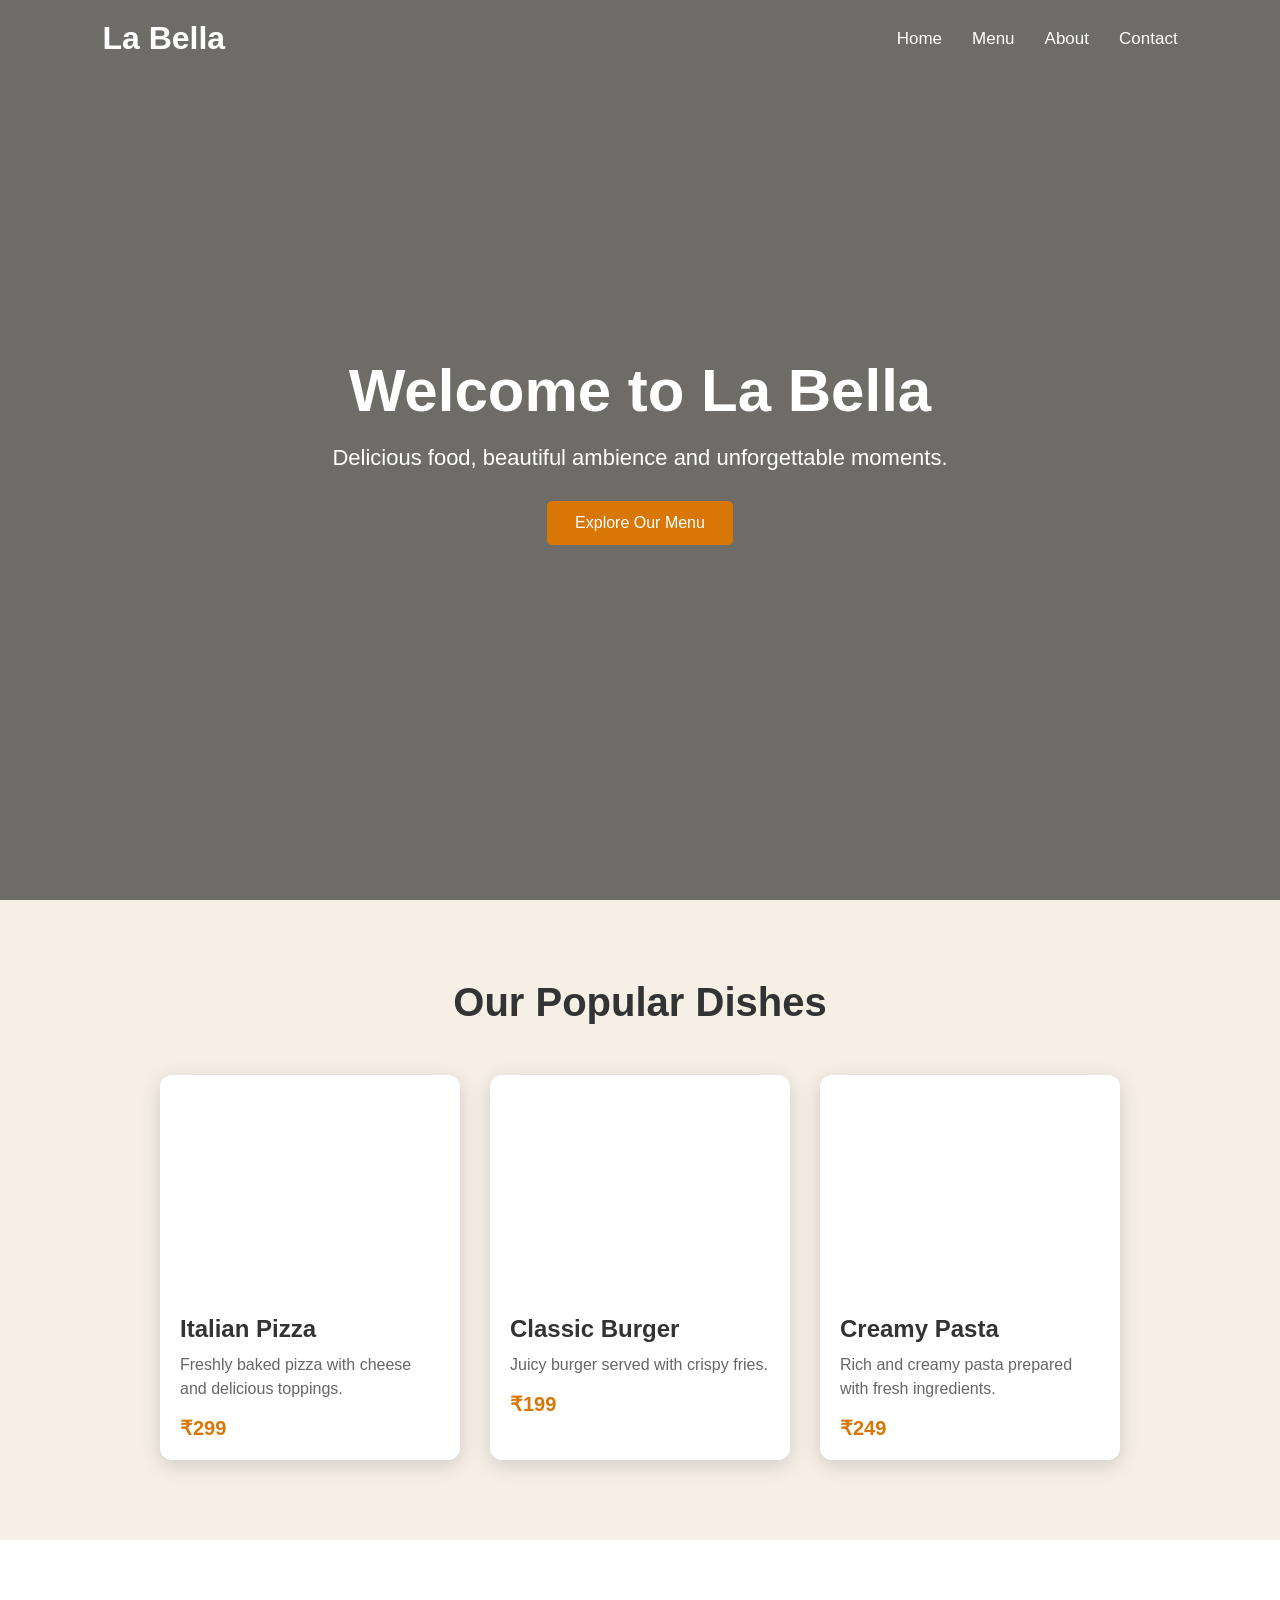
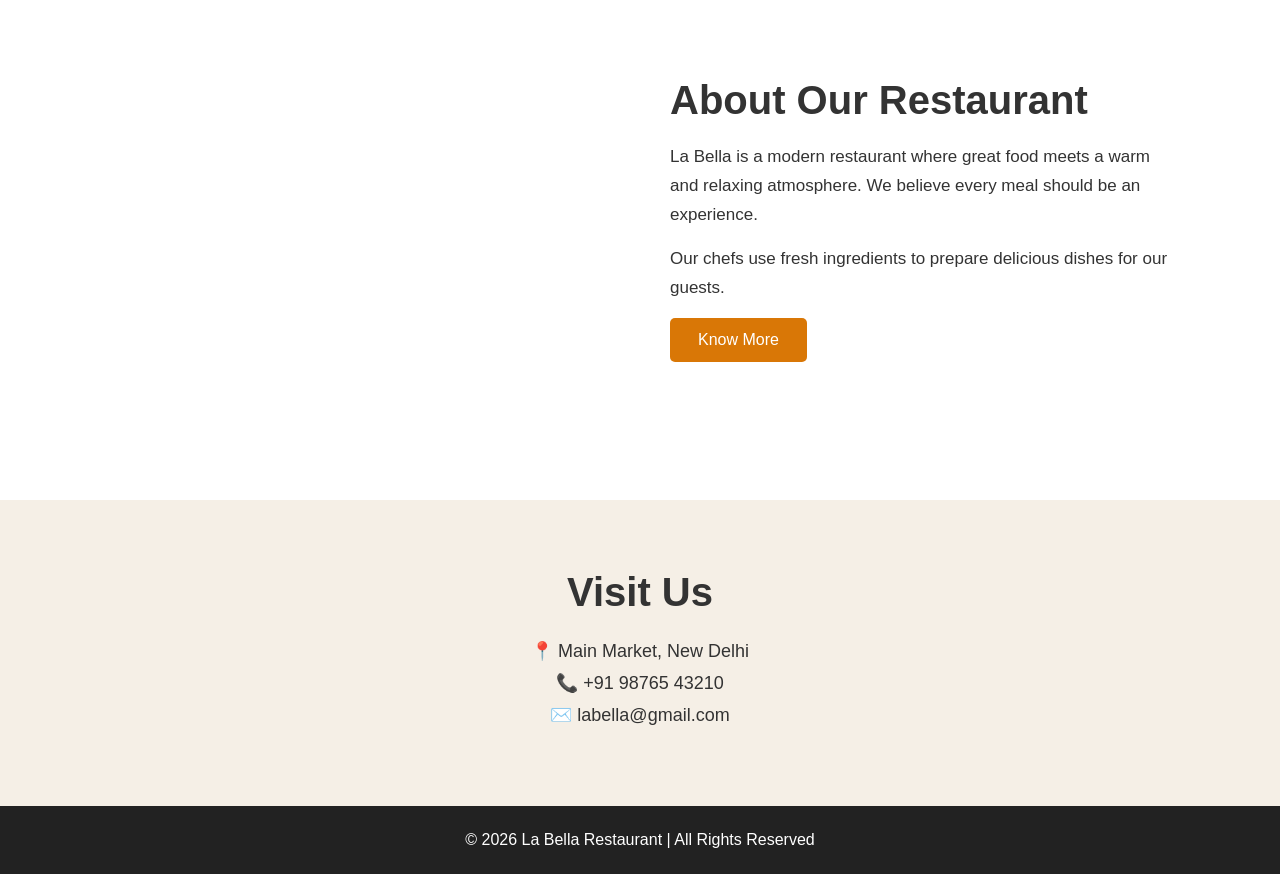
==== hotel.HTML @ 8252a47a "Created resume using HTML and CSS" ====
<!DOCTYPE html>
<html lang="en">
<head>
    <meta charset="UTF-8">
    <meta name="viewport" content="width=device-width, initial-scale=1.0">
    <title>La Bella Restaurant</title>

    <!-- CSS File -->
    <link rel="stylesheet" href="style.css">
</head>

<body>

    <!-- Navigation Bar -->
    <header>
        <nav class="navbar">
            <h1 class="logo">La Bella</h1>

            <div class="nav-links">
                <a href="#home">Home</a>
                <a href="#menu">Menu</a>
                <a href="#about">About</a>
                <a href="#contact">Contact</a>
            </div>
        </nav>
    </header>


    <!-- Hero Section -->
    <section id="home" class="hero">

        <div class="hero-content">
            <h2>Welcome to La Bella</h2>

            <p>
                Delicious food, beautiful ambience and unforgettable moments.
            </p>

            <button>Explore Our Menu</button>
        </div>

    </section>


    <!-- Menu Section -->
    <section id="menu" class="menu-section">

        <h2>Our Popular Dishes</h2>

        <div class="menu-container">

            <div class="food-card">
                <div class="food-image pizza"></div>

                <div class="food-info">
                    <h3>Italian Pizza</h3>
                    <p>Freshly baked pizza with cheese and delicious toppings.</p>
                    <span>₹299</span>
                </div>
            </div>


            <div class="food-card">
                <div class="food-image burger"></div>

                <div class="food-info">
                    <h3>Classic Burger</h3>
                    <p>Juicy burger served with crispy fries.</p>
                    <span>₹199</span>
                </div>
            </div>


            <div class="food-card">
                <div class="food-image pasta"></div>

                <div class="food-info">
                    <h3>Creamy Pasta</h3>
                    <p>Rich and creamy pasta prepared with fresh ingredients.</p>
                    <span>₹249</span>
                </div>
            </div>

        </div>

    </section>


    <!-- About Section -->
    <section id="about" class="about">

        <div class="about-image"></div>

        <div class="about-content">
            <h2>About Our Restaurant</h2>

            <p>
                La Bella is a modern restaurant where great food meets
                a warm and relaxing atmosphere. We believe every meal
                should be an experience.
            </p>

            <p>
                Our chefs use fresh ingredients to prepare delicious
                dishes for our guests.
            </p>

            <button>Know More</button>
        </div>

    </section>


    <!-- Contact Section -->
    <section id="contact" class="contact">

        <h2>Visit Us</h2>

        <p>📍 Main Market, New Delhi</p>
        <p>📞 +91 98765 43210</p>
        <p>✉️ labella@gmail.com</p>

    </section>


    <!-- Footer -->
    <footer>
        <p>© 2026 La Bella Restaurant | All Rights Reserved</p>
    </footer>

</body>
</html>
---- style.css ----
/* ---------- BASIC SETTINGS ---------- */

* {
    margin: 0;
    padding: 0;
    box-sizing: border-box;
}

html {
    scroll-behavior: smooth;
}

body {
    font-family: Arial, sans-serif;
    background-color: #f5efe6;
    color: #333;
}


/* ---------- NAVBAR ---------- */

header {
    position: absolute;
    width: 100%;
    z-index: 10;
}

.navbar {
    display: flex;
    justify-content: space-between;
    align-items: center;

    padding: 20px 8%;
}

.logo {
    color: white;
    font-size: 32px;
}

.nav-links {
    display: flex;
    gap: 30px;
}

.nav-links a {
    color: white;
    text-decoration: none;
    font-size: 17px;
}

.nav-links a:hover {
    color: #ffcc66;
}


/* ---------- HERO ---------- */

.hero {
    height: 100vh;

    background-image:
        linear-gradient(rgba(0,0,0,0.55), rgba(0,0,0,0.55)),
        url("https://images.unsplash.com/photo-1517248135467-4c7edcad34c4");

    background-size: cover;
    background-position: center;

    display: flex;
    justify-content: center;
    align-items: center;

    text-align: center;
}

.hero-content {
    color: white;
    max-width: 700px;
}

.hero-content h2 {
    font-size: 60px;
    margin-bottom: 20px;
}

.hero-content p {
    font-size: 22px;
    margin-bottom: 30px;
}

button {
    border: none;
    padding: 13px 28px;
    background-color: #d97706;
    color: white;
    font-size: 16px;
    border-radius: 5px;
    cursor: pointer;
}

button:hover {
    background-color: #a85404;
}


/* ---------- MENU ---------- */

.menu-section {
    padding: 80px 8%;
    text-align: center;
}

.menu-section > h2 {
    font-size: 40px;
    margin-bottom: 50px;
}


/* FLEXBOX */

.menu-container {
    display: flex;
    justify-content: center;
    gap: 30px;
    flex-wrap: wrap;
}


/* FOOD CARD */

.food-card {
    width: 300px;
    background-color: white;
    border-radius: 12px;
    overflow: hidden;

    box-shadow: 0 5px 20px rgba(0,0,0,0.15);

    transition: transform 0.3s;
}

.food-card:hover {
    transform: translateY(-10px);
}


/* FOOD IMAGES */

.food-image {
    height: 220px;

    background-size: cover;
    background-position: center;
}

.pizza {
    background-image: url("https://images.unsplash.com/photo-1574071318508-1cdbab80d002");
}

.burger {
    background-image: url("https://images.unsplash.com/photo-1568901346375-23c9450c58cd");
}

.pasta {
    background-image: url("https://images.unsplash.com/photo-1473093295043-cdd812d0e601");
}


/* FOOD INFORMATION */

.food-info {
    padding: 20px;
    text-align: left;
}

.food-info h3 {
    font-size: 24px;
    margin-bottom: 10px;
}

.food-info p {
    color: #666;
    line-height: 1.5;
    margin-bottom: 15px;
}

.food-info span {
    font-size: 20px;
    font-weight: bold;
    color: #d97706;
}


/* ---------- ABOUT ---------- */

.about {
    padding: 80px 8%;

    display: flex;
    align-items: center;
    gap: 60px;

    background-color: #fff;
}

.about-image {
    flex: 1;

    height: 400px;

    background-image:
        url("https://images.unsplash.com/photo-1515003197210-e0cd71810b5f");

    background-size: cover;
    background-position: center;

    border-radius: 15px;
}

.about-content {
    flex: 1;
}

.about-content h2 {
    font-size: 40px;
    margin-bottom: 20px;
}

.about-content p {
    font-size: 17px;
    line-height: 1.7;
    margin-bottom: 15px;
}


/* ---------- CONTACT ---------- */

.contact {
    padding: 70px 20px;
    text-align: center;
}

.contact h2 {
    font-size: 40px;
    margin-bottom: 25px;
}

.contact p {
    margin: 10px;
    font-size: 18px;
}


/* ---------- FOOTER ---------- */

footer {
    background-color: #222;
    color: white;

    text-align: center;

    padding: 25px;
}


/* ---------- RESPONSIVE DESIGN ---------- */

@media (max-width: 700px) {

    .navbar {
        flex-direction: column;
        gap: 15px;
    }

    .nav-links {
        gap: 15px;
    }

    .hero-content h2 {
        font-size: 40px;
    }

    .about {
        flex-direction: column;
    }

    .about-image {
        width: 100%;
    }
}
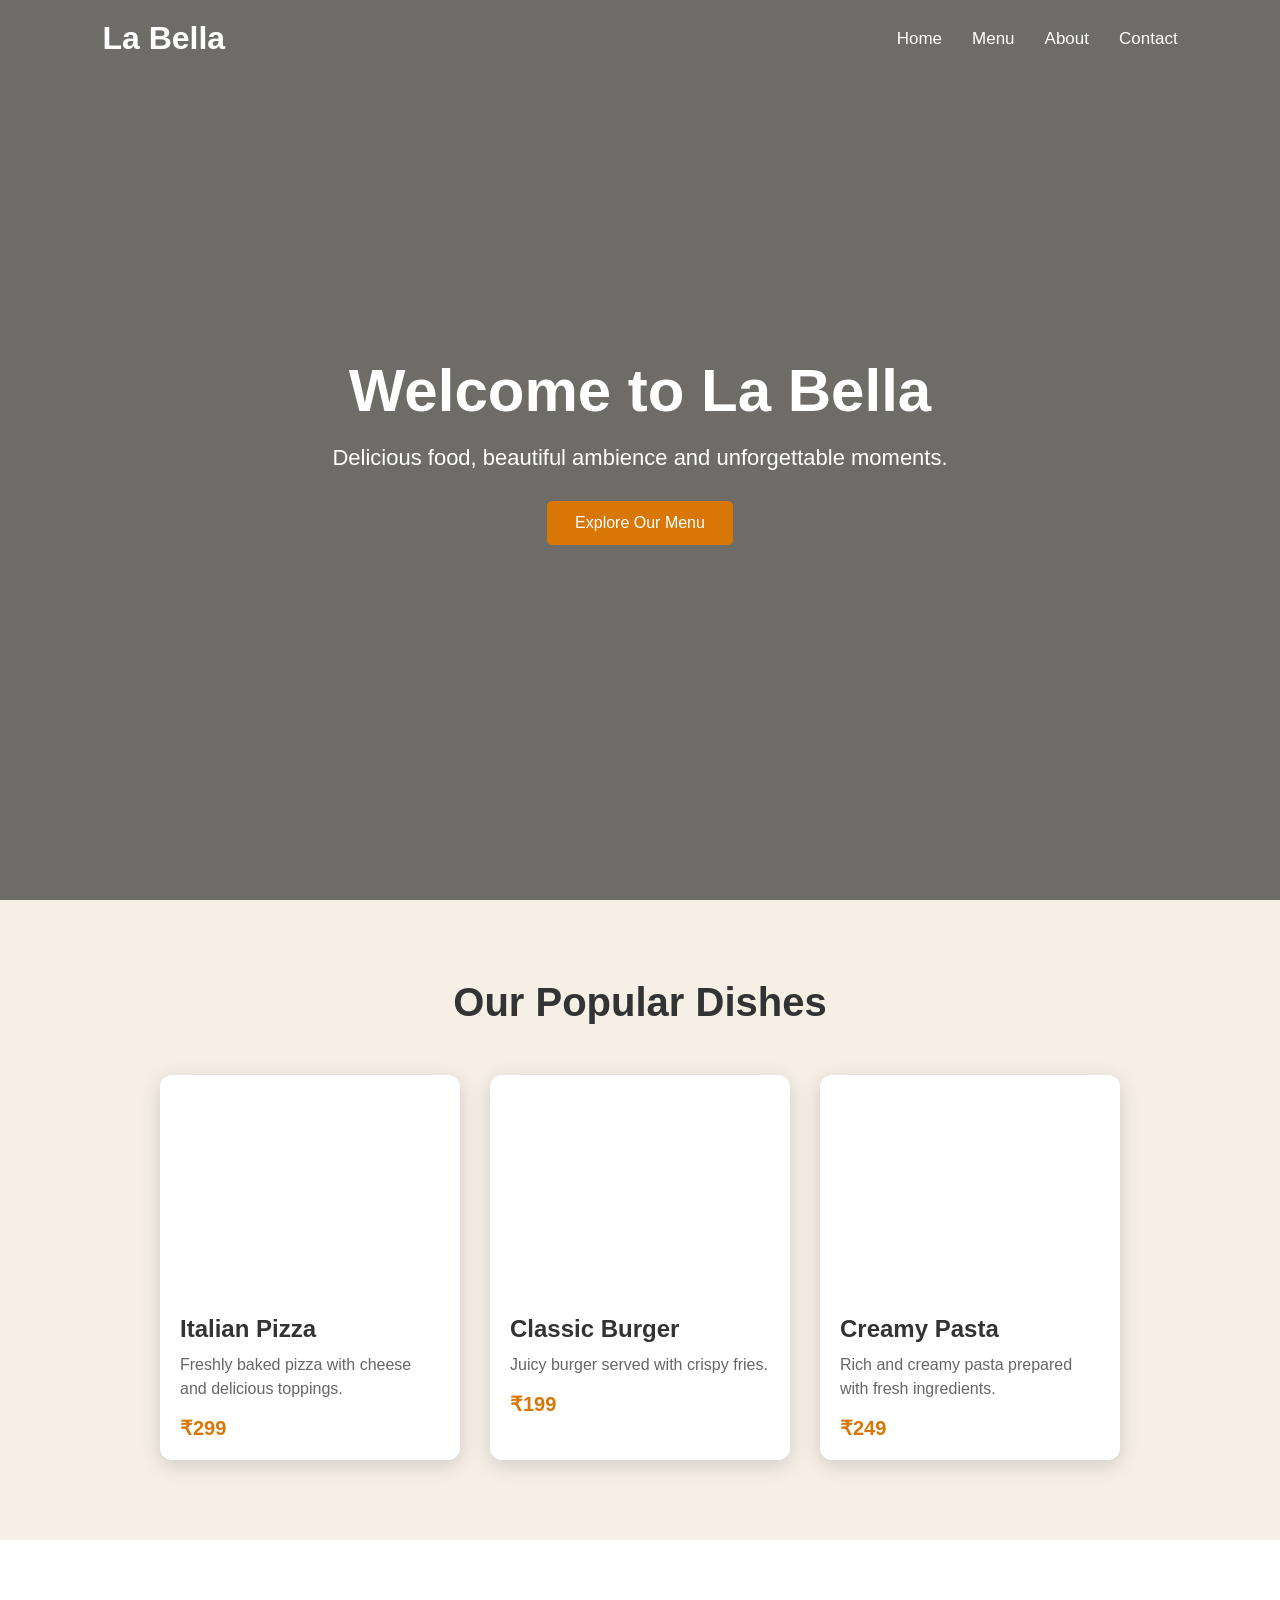
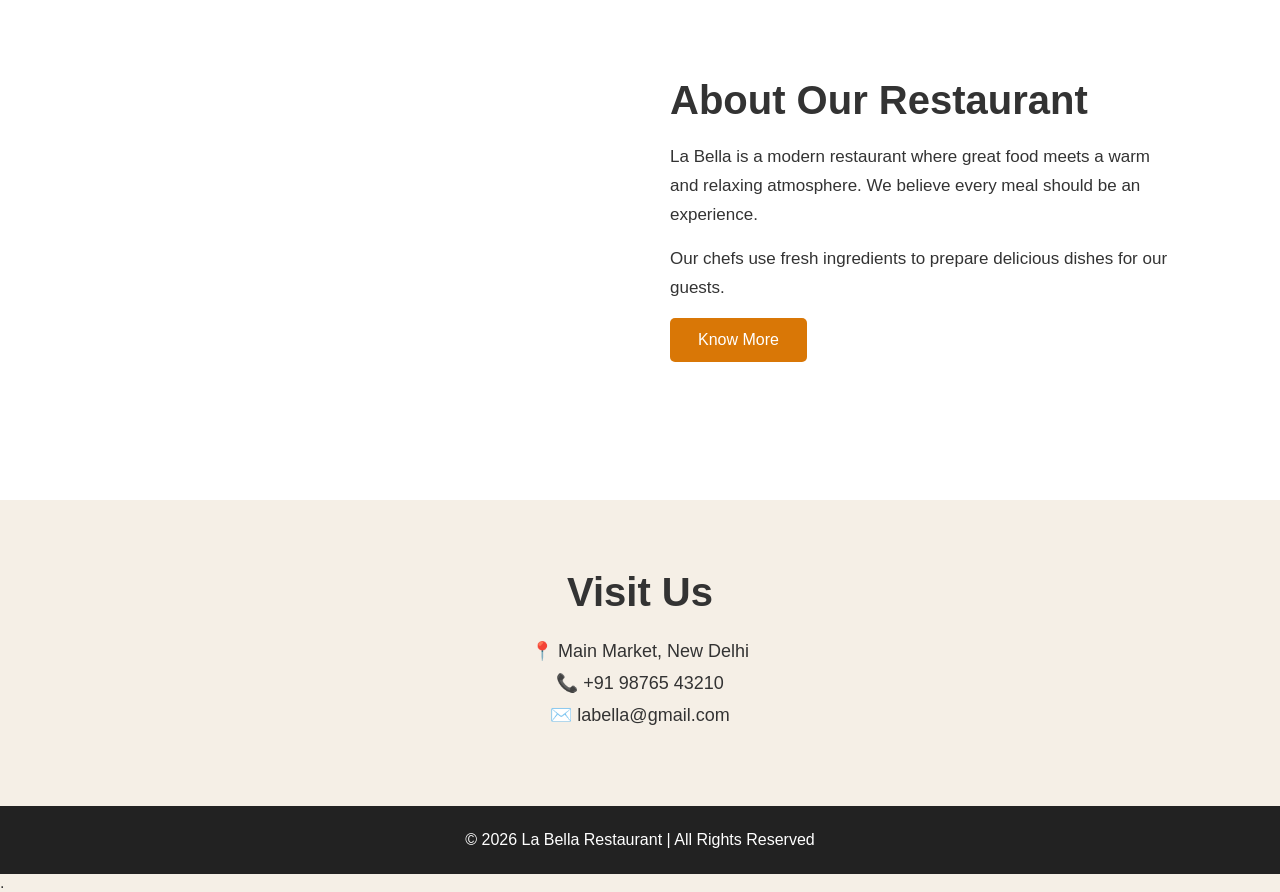
==== commit 3ce8221e: "add external css styling" ====
--- a/hotel.HTML
+++ b/hotel.HTML
@@ -119,7 +119,7 @@
         <p>📍 Main Market, New Delhi</p>
         <p>📞 +91 98765 43210</p>
         <p>✉️ labella@gmail.com</p>
-
+ 
     </section>
 
 
@@ -129,4 +129,4 @@
     </footer>
 
 </body>
-</html>+</html>.
